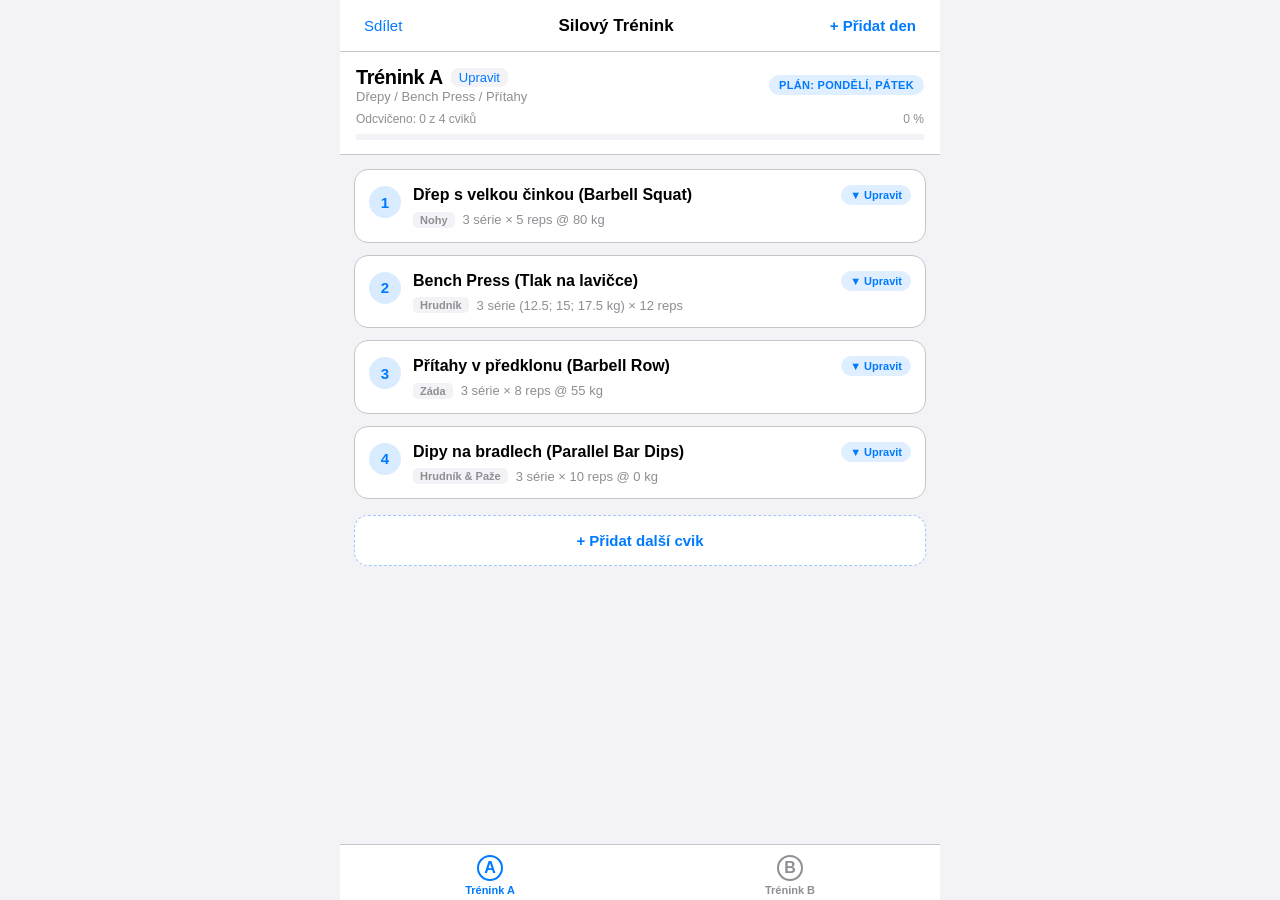
==== pwa/index.html @ db9c1f5a "Initial commit: iOS SwiftUI & PWA Strength Training App" ====
<!DOCTYPE html>
<html lang="cs">
<head>
  <meta charset="UTF-8">
  <meta name="viewport" content="width=device-width, initial-scale=1.0, maximum-scale=1.0, user-scalable=no, viewport-fit=cover">
  <title>Silový Trénink</title>

  <!-- PWA & iOS Meta Tags -->
  <meta name="apple-mobile-web-app-capable" content="yes">
  <meta name="apple-mobile-web-app-status-bar-style" content="black-translucent">
  <meta name="apple-mobile-web-app-title" content="Trénink">
  <meta name="theme-color" content="#000000">
  <link rel="manifest" href="manifest.json">
  <link rel="apple-touch-icon" href="icons/icon.svg">
  <link rel="icon" type="image/svg+xml" href="icons/icon.svg">
  <link rel="stylesheet" href="styles.css">
</head>
<body>
  <div id="app-container">
    <!-- Horní Navigační lišta -->
    <header class="navbar">
      <button id="btn-share" class="nav-btn" aria-label="Sdílet aplikaci">
        <span>Sdílet</span>
      </button>
      <h1 class="nav-title">Silový Trénink</h1>
      <button id="btn-open-add-day" class="nav-btn bold" aria-label="Přidat tréninkový den">
        <span>+ Přidat den</span>
      </button>
    </header>

    <!-- Informační Banner vybraného dne -->
    <section class="workout-header-banner">
      <div class="banner-top-row">
        <div>
          <div style="display: flex; align-items: center; gap: 8px;">
            <div id="banner-workout-title" class="workout-title">Trénink A</div>
            <button id="btn-edit-current-day" class="nav-btn" style="padding: 2px 8px; font-size: 13px; background-color: var(--bg-tertiary);" title="Upravit nebo smazat tento den">
              <span>Upravit</span>
            </button>
          </div>
          <div id="banner-workout-focus" class="workout-focus">Dřepy / Bench Press / Přítahy</div>
        </div>
        <div id="banner-schedule-badge" class="badge-schedule">Dnes na plánu</div>
      </div>
      <div class="banner-bottom-row">
        <span id="banner-exercise-count">Odcvičeno: 0 z 4 cviků</span>
        <span id="banner-progress-percent">0 %</span>
      </div>
      <div class="workout-progress-bar-container">
        <div id="banner-progress-fill" class="workout-progress-bar-fill" style="width: 0%;"></div>
      </div>
    </section>

    <!-- Rolovací seznam cviků -->
    <main id="exercise-list-container" class="content-scroll">
      <!-- Dynamicky generováno javascriptem -->
    </main>

    <!-- Spodní TabBar pro přepínání Tréninkových dnů (Dynamicky generováno) -->
    <nav id="main-tabbar" class="tabbar">
      <!-- Dynamicky vkládáno javascriptem -->
    </nav>
  </div>

  <!-- Modal Sheet: Přidání cviku -->
  <div id="modal-add-exercise" class="modal-overlay">
    <div class="modal-sheet">
      <div class="modal-header">
        <button id="btn-modal-close" class="nav-btn">Zrušit</button>
        <span id="modal-title-text" class="modal-title">Přidat cvik do Tréninku</span>
        <div style="width: 50px;"></div>
      </div>

      <div class="modal-content">
        <!-- Segmented přepínač -->
        <div class="segmented-control">
          <button id="seg-db" class="segment-btn active">Z databáze cviků</button>
          <button id="seg-custom" class="segment-btn">Vlastní cvik</button>
        </div>

        <!-- Sekce 1: Databáze cviků -->
        <div id="section-db-picker" style="display: flex; flex-direction: column; gap: 10px;">
          <input type="text" id="db-search-input" class="search-input" placeholder="Hledat cvik (Dřep, Bench, Záda...)" />
          
          <div id="db-categories-bar" class="categories-scroll">
            <!-- Dynamické kategorie -->
          </div>

          <div id="db-exercises-list" class="db-list">
            <!-- Výpis cviků z JSON databáze -->
          </div>
        </div>

        <!-- Sekce 2: Vlastní cvik formulář -->
        <div id="section-custom-exercise" style="display: none; flex-direction: column; gap: 14px;">
          <div class="input-control-row">
            <label class="input-label-row">Název cviku:</label>
            <input type="text" id="custom-name-input" class="notes-input" placeholder="Např. Tlaky s jednoručkami" />
          </div>

          <div class="input-control-row">
            <label class="input-label-row">Kategorie:</label>
            <select id="custom-cat-select" class="notes-input">
              <option value="Hrudník">Hrudník</option>
              <option value="Záda">Záda</option>
              <option value="Nohy">Nohy</option>
              <option value="Ramena">Ramena</option>
              <option value="Paže">Paže</option>
              <option value="Střed těla">Střed těla</option>
              <option value="Vlastní" selected>Vlastní</option>
            </select>
          </div>

          <!-- Výchozí parametry -->
          <div class="input-control-row">
            <div class="input-label-row">
              <span>Plánovaná váha</span>
              <span class="unit-badge">kg</span>
            </div>
            <div class="stepper-row">
              <button class="stepper-btn" onclick="adjustCustomWeight(-2.5)">−</button>
              <div class="stepper-field-container">
                <input type="number" step="0.5" id="custom-weight-input" class="stepper-field" value="60.0" />
                <span class="stepper-unit">kg</span>
              </div>
              <button class="stepper-btn" onclick="adjustCustomWeight(2.5)">+</button>
            </div>
          </div>

          <div class="row-dual-inputs">
            <div class="input-control-row">
              <span class="input-label-row">Počet sérií</span>
              <div class="stepper-row">
                <button class="stepper-btn" onclick="adjustCustomSets(-1)">−</button>
                <div class="stepper-field-container">
                  <input type="number" id="custom-sets-input" class="stepper-field" value="3" />
                </div>
                <button class="stepper-btn" onclick="adjustCustomSets(1)">+</button>
              </div>
            </div>

            <div class="input-control-row">
              <span class="input-label-row">Opakování</span>
              <div class="stepper-row">
                <button class="stepper-btn" onclick="adjustCustomReps(-1)">−</button>
                <div class="stepper-field-container">
                  <input type="number" id="custom-reps-input" class="stepper-field" value="10" />
                </div>
                <button class="stepper-btn" onclick="adjustCustomReps(1)">+</button>
              </div>
            </div>
          </div>

          <button id="btn-save-custom" class="btn-add-exercise-card" style="border-style: solid; background-color: var(--primary); color: #fff; margin-top: 10px;">
            Vložit do tréninku
          </button>
        </div>
      </div>
    </div>
  </div>

  <!-- Modal Sheet: Přidání nového tréninkového dne (Trénink C, D...) -->
  <div id="modal-add-day" class="modal-overlay">
    <div class="modal-sheet">
      <div class="modal-header">
        <button id="btn-modal-day-close" class="nav-btn">Zrušit</button>
        <span class="modal-title">Nový tréninkový den</span>
        <div style="width: 50px;"></div>
      </div>

      <div class="modal-content">
        <div class="input-control-row">
          <label class="input-label-row">Název tréninku:</label>
          <input type="text" id="new-day-title" class="notes-input" placeholder="Např. Trénink C, Ruce & Břicho..." />
        </div>

        <div class="input-control-row">
          <label class="input-label-row">Zaměření / Podtitul:</label>
          <input type="text" id="new-day-focus" class="notes-input" placeholder="Např. Ramena / Paže / Břicho" />
        </div>

        <div class="input-control-row">
          <label class="input-label-row">Plánované dny (text):</label>
          <input type="text" id="new-day-schedule" class="notes-input" placeholder="Např. Sobota, nebo Úterý, Čtvrtek..." />
        </div>

        <button id="btn-save-new-day" class="btn-add-exercise-card" style="border-style: solid; background-color: var(--primary); color: #fff; margin-top: 14px; font-weight: 700;">
          + Vytvořit tréninkový den
        </button>
      </div>
    </div>
  </div>

  <!-- Modal Sheet: Úprava nebo smazání tréninkového dne -->
  <div id="modal-edit-day" class="modal-overlay">
    <div class="modal-sheet">
      <div class="modal-header">
        <button id="btn-modal-edit-day-close" class="nav-btn">Zrušit</button>
        <span class="modal-title">Upravit tréninkový den</span>
        <div style="width: 50px;"></div>
      </div>

      <div class="modal-content">
        <div class="input-control-row">
          <label class="input-label-row">Název tréninku:</label>
          <input type="text" id="edit-day-title" class="notes-input" placeholder="Např. Trénink A" />
        </div>

        <div class="input-control-row">
          <label class="input-label-row">Zaměření / Podtitul:</label>
          <input type="text" id="edit-day-focus" class="notes-input" placeholder="Např. Dřepy / Bench Press / Přítahy" />
        </div>

        <div class="input-control-row">
          <label class="input-label-row">Plánované dny:</label>
          <input type="text" id="edit-day-schedule" class="notes-input" placeholder="Např. Pondělí, Pátek..." />
        </div>

        <button id="btn-save-edit-day" class="btn-add-exercise-card" style="border-style: solid; background-color: var(--primary); color: #fff; margin-top: 10px; font-weight: 700;">
          Uložit úpravy
        </button>

        <div style="border-top: 1px solid var(--separator); margin-top: 8px; padding-top: 12px;">
          <button id="btn-delete-current-day" class="btn-delete" style="width: 100%; text-align: center; font-size: 14px; font-weight: 700; padding: 10px 0;">
            🗑️ Smazat tento tréninkový den
          </button>
        </div>
      </div>
    </div>
  </div>

  <!-- Toast zpráva -->
  <div id="toast" class="toast">Trénink byl uložen</div>

  <script src="app.js"></script>
</body>
</html>
---- pwa/styles.css ----
/*
  iOS Native Style CSS pro PWA Silový Trénink
  Striktně textové zobrazení bez obrázků cviků
*/

:root {
  --primary: #0a84ff;
  --primary-rgb: 10, 132, 255;
  --bg-primary: #000000;
  --bg-secondary: #1c1c1e;
  --bg-tertiary: #2c2c2e;
  --bg-input: #3a3a3c;
  --text-primary: #ffffff;
  --text-secondary: #8e8e93;
  --text-tertiary: #636366;
  --separator: #38383a;
  --danger: #ff453a;
  --success: #30d158;
  --card-radius: 14px;
  --safe-top: env(safe-area-inset-top, 20px);
  --safe-bottom: env(safe-area-inset-bottom, 20px);
}

@media (prefers-color-scheme: light) {
  :root {
    --primary: #007aff;
    --primary-rgb: 0, 122, 255;
    --bg-primary: #f2f2f7;
    --bg-secondary: #ffffff;
    --bg-tertiary: #f2f2f7;
    --bg-input: #e5e5ea;
    --text-primary: #000000;
    --text-secondary: #8e8e93;
    --text-tertiary: #aeaeb2;
    --separator: #c6c6c8;
    --danger: #ff3b30;
    --success: #34c759;
  }
}

* {
  box-sizing: border-box;
  margin: 0;
  padding: 0;
  -webkit-tap-highlight-color: transparent;
  user-select: none;
}

body {
  font-family: -apple-system, BlinkMacSystemFont, "SF Pro Text", "SF Pro Display", "Segoe UI", Roboto, Helvetica, Arial, sans-serif;
  background-color: var(--bg-primary);
  color: var(--text-primary);
  height: 100vh;
  height: 100dvh;
  overflow: hidden;
  display: flex;
  flex-direction: column;
}

/* Hlavní wrapper aplikace */
#app-container {
  display: flex;
  flex-direction: column;
  height: 100vh;
  height: 100dvh;
  width: 100%;
  max-width: 600px;
  margin: 0 auto;
  background-color: var(--bg-primary);
  position: relative;
  overflow: hidden;
}

/* Navigační lišta nahoře */
.navbar {
  padding-top: var(--safe-top);
  height: calc(52px + var(--safe-top));
  background-color: var(--bg-secondary);
  border-bottom: 0.5px solid var(--separator);
  display: flex;
  align-items: center;
  justify-content: space-between;
  padding-left: 16px;
  padding-right: 16px;
  flex-shrink: 0;
  z-index: 50;
}

.nav-title {
  font-size: 17px;
  font-weight: 600;
  text-align: center;
  flex: 1;
}

.nav-btn {
  background: none;
  border: none;
  color: var(--primary);
  font-size: 15px;
  font-weight: 500;
  cursor: pointer;
  display: flex;
  align-items: center;
  gap: 4px;
  padding: 6px 8px;
  border-radius: 8px;
}

.nav-btn.bold {
  font-weight: 600;
}

.nav-btn:active {
  opacity: 0.6;
}

/* Informační hlavička tréninku */
.workout-header-banner {
  background-color: var(--bg-secondary);
  padding: 14px 16px;
  border-bottom: 0.5px solid var(--separator);
  display: flex;
  flex-direction: column;
  gap: 6px;
  flex-shrink: 0;
}

.banner-top-row {
  display: flex;
  justify-content: space-between;
  align-items: center;
}

.workout-title {
  font-size: 20px;
  font-weight: 700;
  letter-spacing: -0.4px;
}

.workout-focus {
  font-size: 13px;
  color: var(--text-secondary);
}

.badge-schedule {
  font-size: 11px;
  font-weight: 600;
  padding: 4px 10px;
  border-radius: 20px;
  background-color: rgba(var(--primary-rgb), 0.12);
  color: var(--primary);
  text-transform: uppercase;
  letter-spacing: 0.3px;
}

.badge-schedule.today {
  background-color: rgba(48, 209, 88, 0.15);
  color: var(--success);
}

.banner-bottom-row {
  display: flex;
  justify-content: space-between;
  align-items: center;
  font-size: 12px;
  color: var(--text-secondary);
  padding-top: 2px;
}

/* Progress Bar stavu tréninku */
.workout-progress-bar-container {
  width: 100%;
  height: 6px;
  background-color: var(--bg-tertiary);
  border-radius: 3px;
  overflow: hidden;
  margin-top: 2px;
}

.workout-progress-bar-fill {
  height: 100%;
  background: linear-gradient(90deg, var(--primary) 0%, var(--success) 100%);
  border-radius: 3px;
  transition: width 0.3s ease;
}

/* Seznam cviků (Scrollable) */
.content-scroll {
  flex: 1;
  min-height: 0;
  overflow-y: auto;
  overflow-x: hidden;
  -webkit-overflow-scrolling: touch;
  padding: 14px;
  display: flex;
  flex-direction: column;
  gap: 12px;
}

/* Karta cviku (Čistě textová, dynamicky se přizpůsobuje textu) */
.exercise-card {
  width: 100%;
  flex-shrink: 0;
  background-color: var(--bg-secondary);
  border-radius: var(--card-radius);
  border: 1px solid var(--separator);
  overflow: hidden;
  display: flex;
  flex-direction: column;
  box-sizing: border-box;
  transition: border-color 0.2s ease, background-color 0.2s ease;
}

.exercise-card.completed {
  border-color: rgba(48, 209, 88, 0.45);
  background: linear-gradient(180deg, var(--bg-secondary) 0%, rgba(48, 209, 88, 0.05) 100%);
}

.exercise-card.in-progress {
  border-color: rgba(255, 159, 10, 0.4);
}

.exercise-header-btn {
  width: 100%;
  background: none;
  border: none;
  text-align: left;
  padding: 14px;
  display: flex;
  align-items: flex-start;
  gap: 12px;
  cursor: pointer;
  color: inherit;
  box-sizing: border-box;
}

/* Stavové štítky (Hotovo / Rozpracováno / Čeká) */
.status-badge {
  font-size: 11px;
  font-weight: 700;
  padding: 3px 8px;
  border-radius: 10px;
  flex-shrink: 0;
}

.status-badge.done {
  background-color: rgba(48, 209, 88, 0.16);
  color: var(--success);
}

.status-badge.in-progress {
  background-color: rgba(255, 159, 10, 0.16);
  color: #ff9f0a;
}

.status-badge.pending {
  background-color: var(--bg-tertiary);
  color: var(--text-secondary);
}



.exercise-number {
  width: 32px;
  height: 32px;
  border-radius: 50%;
  background-color: rgba(var(--primary-rgb), 0.15);
  color: var(--primary);
  font-size: 15px;
  font-weight: 700;
  display: flex;
  align-items: center;
  justify-content: center;
  flex-shrink: 0;
  margin-top: 2px;
}

.exercise-info {
  flex: 1;
  min-width: 0;
  display: flex;
  flex-direction: column;
  gap: 6px;
}

.exercise-top-line {
  display: flex;
  justify-content: space-between;
  align-items: flex-start;
  gap: 10px;
  width: 100%;
}

.exercise-name {
  flex: 1;
  min-width: 0;
  font-size: 16px;
  font-weight: 600;
  line-height: 1.35;
  color: var(--text-primary);
  word-break: break-word;
  overflow-wrap: break-word;
}

.expand-tag {
  flex-shrink: 0;
  font-size: 11px;
  font-weight: 700;
  color: var(--primary);
  background-color: rgba(var(--primary-rgb), 0.12);
  padding: 4px 9px;
  border-radius: 12px;
  white-space: nowrap;
  margin-top: 1px;
}

.exercise-meta-line {
  display: flex;
  align-items: center;
  gap: 8px;
  font-size: 13px;
  color: var(--text-secondary);
  flex-wrap: wrap;
  width: 100%;
}

.category-tag {
  font-size: 11px;
  font-weight: 600;
  padding: 2px 7px;
  border-radius: 5px;
  background-color: var(--bg-tertiary);
  color: var(--text-secondary);
  flex-shrink: 0;
}

.summary-text {
  font-size: 13px;
  font-weight: 500;
  color: var(--text-secondary);
  word-break: break-word;
}

/* Rozbalovací sekce detailu (Expandable) */
.exercise-detail-panel {
  display: none;
  background-color: var(--bg-tertiary);
  padding: 16px 14px;
  border-top: 0.5px solid var(--separator);
  flex-direction: column;
  gap: 14px;
}

.exercise-card.expanded .exercise-detail-panel {
  display: flex;
}

.panel-title {
  font-size: 11px;
  font-weight: 700;
  text-transform: uppercase;
  letter-spacing: 0.5px;
  color: var(--text-secondary);
}

/* Číselné editory (Weight, Sets, Reps) */
input[type=number]::-webkit-inner-spin-button, 
input[type=number]::-webkit-outer-spin-button { 
  -webkit-appearance: none; 
  margin: 0; 
}

input[type=number] {
  -moz-appearance: textfield;
  appearance: textfield;
}

.input-control-row {
  display: flex;
  flex-direction: column;
  gap: 8px;
}

.input-label-row {
  display: flex;
  justify-content: space-between;
  align-items: center;
  font-size: 14px;
  font-weight: 600;
  color: var(--text-primary);
}

.unit-badge {
  font-size: 11px;
  font-weight: 700;
  color: var(--primary);
  background-color: rgba(var(--primary-rgb), 0.14);
  padding: 3px 8px;
  border-radius: 8px;
}

.stepper-row {
  display: flex;
  align-items: center;
  gap: 8px;
  width: 100%;
}

.stepper-btn {
  width: 44px;
  height: 44px;
  flex-shrink: 0;
  border-radius: 10px;
  background-color: var(--bg-secondary);
  border: 1px solid var(--separator);
  color: var(--text-primary);
  font-size: 22px;
  font-weight: 700;
  display: flex;
  align-items: center;
  justify-content: center;
  cursor: pointer;
  user-select: none;
}

.stepper-btn:active {
  background-color: var(--primary);
  color: #ffffff;
}

.stepper-field-container {
  flex: 1;
  min-width: 0;
  height: 44px;
  background-color: var(--bg-secondary);
  border-radius: 10px;
  border: 1px solid var(--separator);
  display: flex;
  align-items: center;
  justify-content: center;
  padding: 0 12px;
  gap: 4px;
}

.stepper-field {
  width: 100%;
  min-width: 0;
  background: transparent;
  border: none;
  font-size: 18px;
  font-weight: 700;
  font-family: inherit;
  color: var(--text-primary);
  text-align: center;
  outline: none;
}

.stepper-unit {
  font-size: 14px;
  font-weight: 700;
  color: var(--text-secondary);
  flex-shrink: 0;
}

.row-dual-inputs {
  display: flex;
  flex-direction: column;
  gap: 12px;
}

@media (min-width: 420px) {
  .row-dual-inputs {
    display: grid;
    grid-template-columns: 1fr 1fr;
    gap: 12px;
  }
}

/* Rozpis sérií v detailu cviku */
.sets-breakdown-box {
  background-color: var(--bg-secondary);
  border-radius: 10px;
  border: 1px solid var(--separator);
  padding: 10px 12px;
  display: flex;
  flex-direction: column;
  gap: 8px;
}

.sets-breakdown-title {
  font-size: 12px;
  font-weight: 700;
  text-transform: uppercase;
  color: var(--text-secondary);
  letter-spacing: 0.4px;
}

.set-item-row {
  display: flex;
  align-items: center;
  justify-content: space-between;
  padding: 8px 10px;
  background-color: var(--bg-tertiary);
  border-radius: 8px;
  font-size: 14px;
}

.set-number-tag {
  font-weight: 700;
  color: var(--primary);
  width: 65px;
}

.set-metrics {
  font-weight: 600;
  color: var(--text-primary);
}

.set-check-btn {
  background: none;
  border: 1.5px solid var(--separator);
  border-radius: 6px;
  color: var(--text-secondary);
  padding: 4px 10px;
  font-size: 12px;
  font-weight: 700;
  cursor: pointer;
}

.set-check-btn.completed {
  background-color: var(--success);
  border-color: var(--success);
  color: #ffffff;
}

.notes-input {
  width: 100%;
  background-color: var(--bg-secondary);
  border: 0.5px solid var(--separator);
  border-radius: 10px;
  padding: 10px 12px;
  color: var(--text-primary);
  font-size: 14px;
  font-family: inherit;
  outline: none;
}

.notes-input:focus {
  border-color: var(--primary);
}

/* Tlačítka v detailu */
.detail-actions-row {
  display: flex;
  justify-content: space-between;
  align-items: center;
  padding-top: 4px;
}

.btn-delete {
  background: none;
  border: none;
  color: var(--danger);
  font-size: 13px;
  font-weight: 600;
  cursor: pointer;
  padding: 6px 0;
}

.btn-done {
  background-color: var(--primary);
  color: #ffffff;
  border: none;
  border-radius: 20px;
  padding: 6px 18px;
  font-size: 13px;
  font-weight: 700;
  cursor: pointer;
}

/* Tlačítko přidat další cvik na konci seznamu */
.btn-add-exercise-card {
  width: 100%;
  background-color: var(--bg-secondary);
  border: 1.5px dashed rgba(var(--primary-rgb), 0.4);
  border-radius: var(--card-radius);
  padding: 16px;
  color: var(--primary);
  font-size: 15px;
  font-weight: 600;
  display: flex;
  align-items: center;
  justify-content: center;
  gap: 8px;
  cursor: pointer;
  margin-top: 4px;
}

.btn-add-exercise-card:active {
  background-color: rgba(var(--primary-rgb), 0.08);
}

/* Spodní TabBar (iOS nativní navigace bez překrývání, dynamický pro libovolný počet dnů) */
.tabbar {
  position: relative;
  flex-shrink: 0;
  width: 100%;
  height: calc(56px + var(--safe-bottom));
  padding-bottom: var(--safe-bottom);
  background-color: var(--bg-secondary);
  border-top: 0.5px solid var(--separator);
  display: flex;
  overflow-x: auto;
  -webkit-overflow-scrolling: touch;
  z-index: 50;
  scrollbar-width: none;
}

.tabbar::-webkit-scrollbar {
  display: none;
}

.tab-item {
  flex: 1 1 0px;
  min-width: 80px;
  display: flex;
  flex-direction: column;
  align-items: center;
  justify-content: center;
  gap: 3px;
  background: none;
  border: none;
  color: var(--text-secondary);
  cursor: pointer;
  padding: 6px 6px 0 6px;
  white-space: nowrap;
}

.tab-item.active {
  color: var(--primary);
}

.tab-icon {
  font-size: 16px;
  font-weight: 800;
  width: 26px;
  height: 26px;
  border-radius: 50%;
  border: 2px solid currentColor;
  display: flex;
  align-items: center;
  justify-content: center;
}

.tab-label {
  font-size: 11px;
  font-weight: 600;
  text-overflow: ellipsis;
  overflow: hidden;
  max-width: 90px;
}

/* Modální okna (Modal Sheets) */
.modal-overlay {
  display: none;
  position: fixed;
  top: 0;
  left: 0;
  right: 0;
  bottom: 0;
  background-color: rgba(0, 0, 0, 0.65);
  backdrop-filter: blur(8px);
  -webkit-backdrop-filter: blur(8px);
  z-index: 100;
  align-items: flex-end;
  justify-content: center;
}

.modal-overlay.open {
  display: flex;
}

.modal-sheet {
  width: 100%;
  max-width: 600px;
  background-color: var(--bg-secondary);
  border-top-left-radius: 20px;
  border-top-right-radius: 20px;
  max-height: 90vh;
  display: flex;
  flex-direction: column;
  overflow: hidden;
  animation: slideUp 0.25s cubic-bezier(0.16, 1, 0.3, 1);
}

@keyframes slideUp {
  from { transform: translateY(100%); }
  to { transform: translateY(0); }
}

.modal-header {
  padding: 16px;
  border-bottom: 0.5px solid var(--separator);
  display: flex;
  align-items: center;
  justify-content: space-between;
}

.modal-title {
  font-size: 17px;
  font-weight: 700;
}

.modal-content {
  flex: 1;
  overflow-y: auto;
  padding: 16px;
  display: flex;
  flex-direction: column;
  gap: 14px;
}

/* Segmented Picker v modálu */
.segmented-control {
  display: grid;
  grid-template-columns: 1fr 1fr;
  background-color: var(--bg-tertiary);
  border-radius: 10px;
  padding: 3px;
  gap: 4px;
}

.segment-btn {
  background: none;
  border: none;
  padding: 8px;
  font-size: 13px;
  font-weight: 600;
  color: var(--text-secondary);
  border-radius: 8px;
  cursor: pointer;
}

.segment-btn.active {
  background-color: var(--bg-secondary);
  color: var(--text-primary);
  box-shadow: 0 2px 4px rgba(0,0,0,0.15);
}

/* Vyhledávání a kategorie */
.search-input {
  width: 100%;
  background-color: var(--bg-tertiary);
  border: none;
  border-radius: 10px;
  padding: 10px 14px;
  font-size: 15px;
  color: var(--text-primary);
  outline: none;
}

.categories-scroll {
  display: flex;
  gap: 6px;
  overflow-x: auto;
  padding-bottom: 4px;
}

.cat-pill {
  background-color: var(--bg-tertiary);
  color: var(--text-secondary);
  border: none;
  border-radius: 16px;
  padding: 6px 12px;
  font-size: 12px;
  font-weight: 600;
  white-space: nowrap;
  cursor: pointer;
}

.cat-pill.active {
  background-color: var(--primary);
  color: #ffffff;
}

.db-list {
  display: flex;
  flex-direction: column;
  gap: 8px;
  max-height: 40vh;
  overflow-y: auto;
}

.db-item-btn {
  background-color: var(--bg-tertiary);
  border: none;
  border-radius: 10px;
  padding: 12px;
  text-align: left;
  cursor: pointer;
  color: inherit;
  display: flex;
  flex-direction: column;
  gap: 4px;
}

.db-item-btn:active {
  background-color: rgba(var(--primary-rgb), 0.2);
}

/* Styly pro Progresivní Přetížení (Overload) a jednotlivé série */
.set-row-card {
  background-color: var(--bg-tertiary);
  border: 1px solid var(--separator);
  border-radius: 10px;
  padding: 10px;
  display: flex;
  flex-direction: column;
  gap: 8px;
  transition: all 0.2s ease;
}

.set-row-card.completed {
  border-color: rgba(48, 209, 88, 0.4);
  background-color: rgba(48, 209, 88, 0.06);
}

.set-row-top {
  display: flex;
  justify-content: space-between;
  align-items: center;
}

.set-badge {
  font-size: 13px;
  font-weight: 700;
  color: var(--primary);
  background-color: rgba(var(--primary-rgb), 0.12);
  padding: 3px 8px;
  border-radius: 6px;
}

.btn-set-check {
  background-color: var(--bg-secondary);
  border: 1.5px solid var(--separator);
  border-radius: 8px;
  color: var(--text-secondary);
  padding: 5px 12px;
  font-size: 12px;
  font-weight: 700;
  cursor: pointer;
  display: flex;
  align-items: center;
  gap: 4px;
}

.btn-set-check.done {
  background-color: var(--success);
  border-color: var(--success);
  color: #ffffff;
}

.set-row-controls {
  display: flex;
  flex-direction: column;
  gap: 10px;
  width: 100%;
}

.set-micro-control {
  display: flex;
  flex-direction: column;
  gap: 4px;
  width: 100%;
}

.set-micro-label {
  font-size: 12px;
  font-weight: 600;
  color: var(--text-secondary);
}

.micro-stepper {
  display: flex;
  align-items: center;
  width: 100%;
  height: 42px;
  background-color: var(--bg-secondary);
  border: 1px solid var(--separator);
  border-radius: 8px;
  overflow: hidden;
}

.micro-btn {
  width: 44px;
  height: 100%;
  background: none;
  border: none;
  color: var(--text-primary);
  font-size: 20px;
  font-weight: 700;
  cursor: pointer;
  display: flex;
  align-items: center;
  justify-content: center;
  flex-shrink: 0;
}

.micro-btn:active {
  background-color: var(--primary);
  color: #ffffff;
}

.micro-input {
  flex: 1;
  min-width: 0;
  background: transparent;
  border: none;
  font-size: 16px;
  font-weight: 700;
  font-family: inherit;
  color: var(--text-primary);
  text-align: center;
  outline: none;
}

.micro-unit {
  font-size: 13px;
  font-weight: 700;
  color: var(--text-secondary);
  padding-right: 12px;
  flex-shrink: 0;
}

/* Karta Progresivního Přetížení při splnění všech sérií */
.progression-banner {
  background: linear-gradient(135deg, rgba(48, 209, 88, 0.15) 0%, rgba(10, 132, 255, 0.15) 100%);
  border: 1.5px solid var(--success);
  border-radius: 10px;
  padding: 12px;
  display: flex;
  flex-direction: column;
  gap: 8px;
}

.progression-title {
  font-size: 14px;
  font-weight: 700;
  color: var(--success);
  display: flex;
  align-items: center;
  gap: 6px;
}

.progression-desc {
  font-size: 13px;
  color: var(--text-primary);
  line-height: 1.3;
}

.progression-preview {
  font-size: 13px;
  font-weight: 700;
  color: var(--primary);
  background-color: var(--bg-secondary);
  padding: 6px 10px;
  border-radius: 6px;
  margin-top: 4px;
  border: 0.5px solid var(--separator);
}

.btn-apply-progression {
  width: 100%;
  background-color: var(--success);
  color: #ffffff;
  border: none;
  border-radius: 8px;
  padding: 10px 14px;
  font-size: 13px;
  font-weight: 700;
  cursor: pointer;
  display: flex;
  align-items: center;
  justify-content: center;
  gap: 6px;
  margin-top: 2px;
}

.btn-apply-progression:active {
  opacity: 0.8;
}

/* Tlačítko pro dokončení celého tréninku a globální progres */
.btn-finish-workout {
  width: 100%;
  background: linear-gradient(135deg, #0A84FF 0%, #0055D4 100%);
  color: #ffffff;
  border: none;
  border-radius: var(--card-radius);
  padding: 14px;
  font-size: 15px;
  font-weight: 700;
  display: flex;
  align-items: center;
  justify-content: center;
  gap: 8px;
  cursor: pointer;
  box-shadow: 0 4px 12px rgba(10, 132, 255, 0.25);
  margin-top: 8px;
  margin-bottom: 6px;
}

.btn-finish-workout:active {
  opacity: 0.85;
}

/* Toast notifikace */
.toast {
  position: fixed;
  bottom: calc(80px + var(--safe-bottom));
  left: 50%;
  transform: translateX(-50%);
  background-color: #333333;
  color: #ffffff;
  padding: 10px 20px;
  border-radius: 24px;
  font-size: 13px;
  font-weight: 600;
  z-index: 200;
  box-shadow: 0 4px 12px rgba(0,0,0,0.3);
  display: none;
}

.toast.show {
  display: block;
  animation: fadeInOut 2.5s forwards;
}

@keyframes fadeInOut {
  0% { opacity: 0; transform: translate(-50%, 10px); }
  15% { opacity: 1; transform: translate(-50%, 0); }
  85% { opacity: 1; transform: translate(-50%, 0); }
  100% { opacity: 0; transform: translate(-50%, -10px); }
}
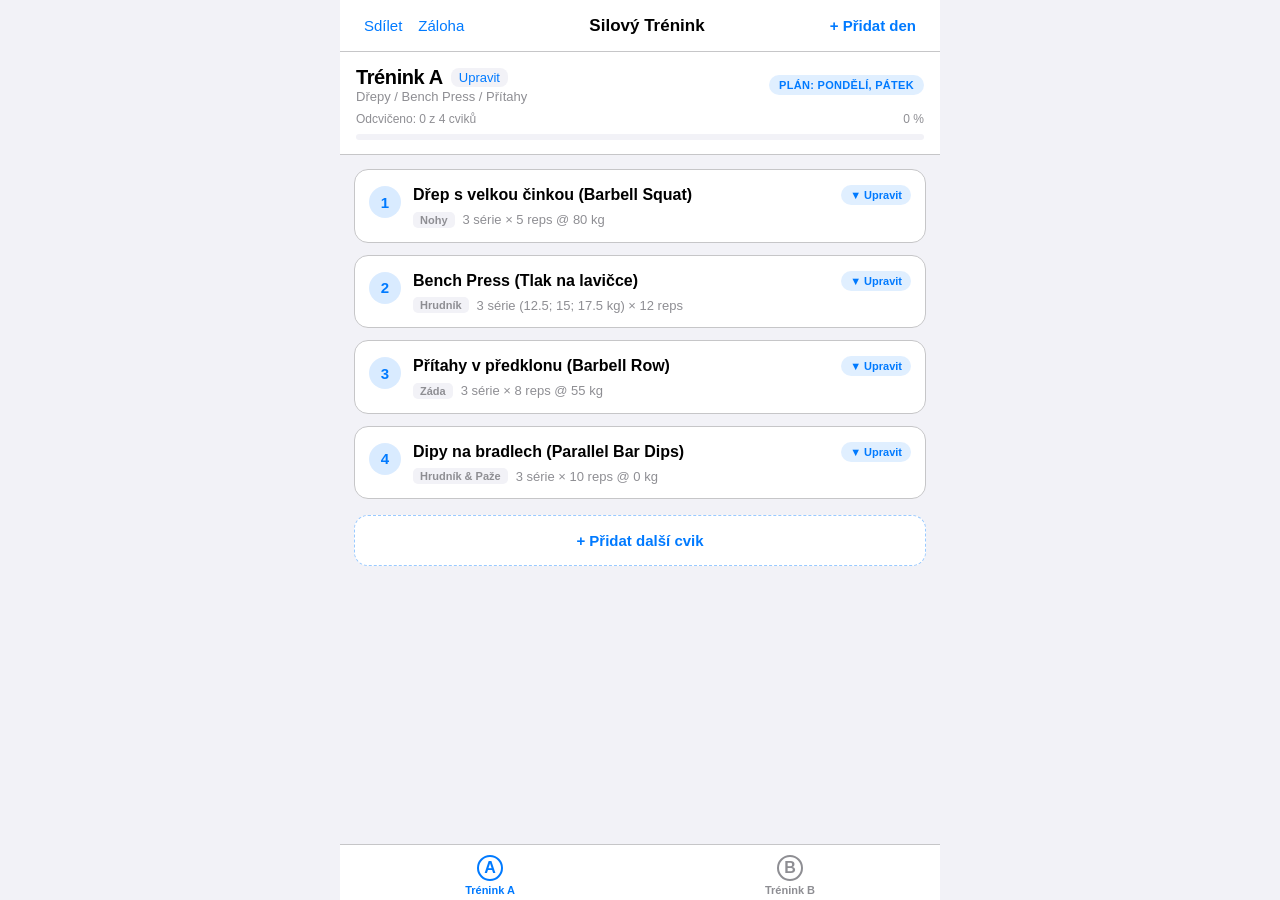
==== commit 1b4f9673: "Add local workout data export" ====
--- a/pwa/index.html
+++ b/pwa/index.html
@@ -22,6 +22,9 @@
       <button id="btn-share" class="nav-btn" aria-label="Sdílet aplikaci">
         <span>Sdílet</span>
       </button>
+      <button id="btn-export-data" class="nav-btn" aria-label="Stáhnout zálohu tréninkových dat" title="Stáhnout zálohu tréninkových dat">
+        <span>Záloha</span>
+      </button>
       <h1 class="nav-title">Silový Trénink</h1>
       <button id="btn-open-add-day" class="nav-btn bold" aria-label="Přidat tréninkový den">
         <span>+ Přidat den</span>
